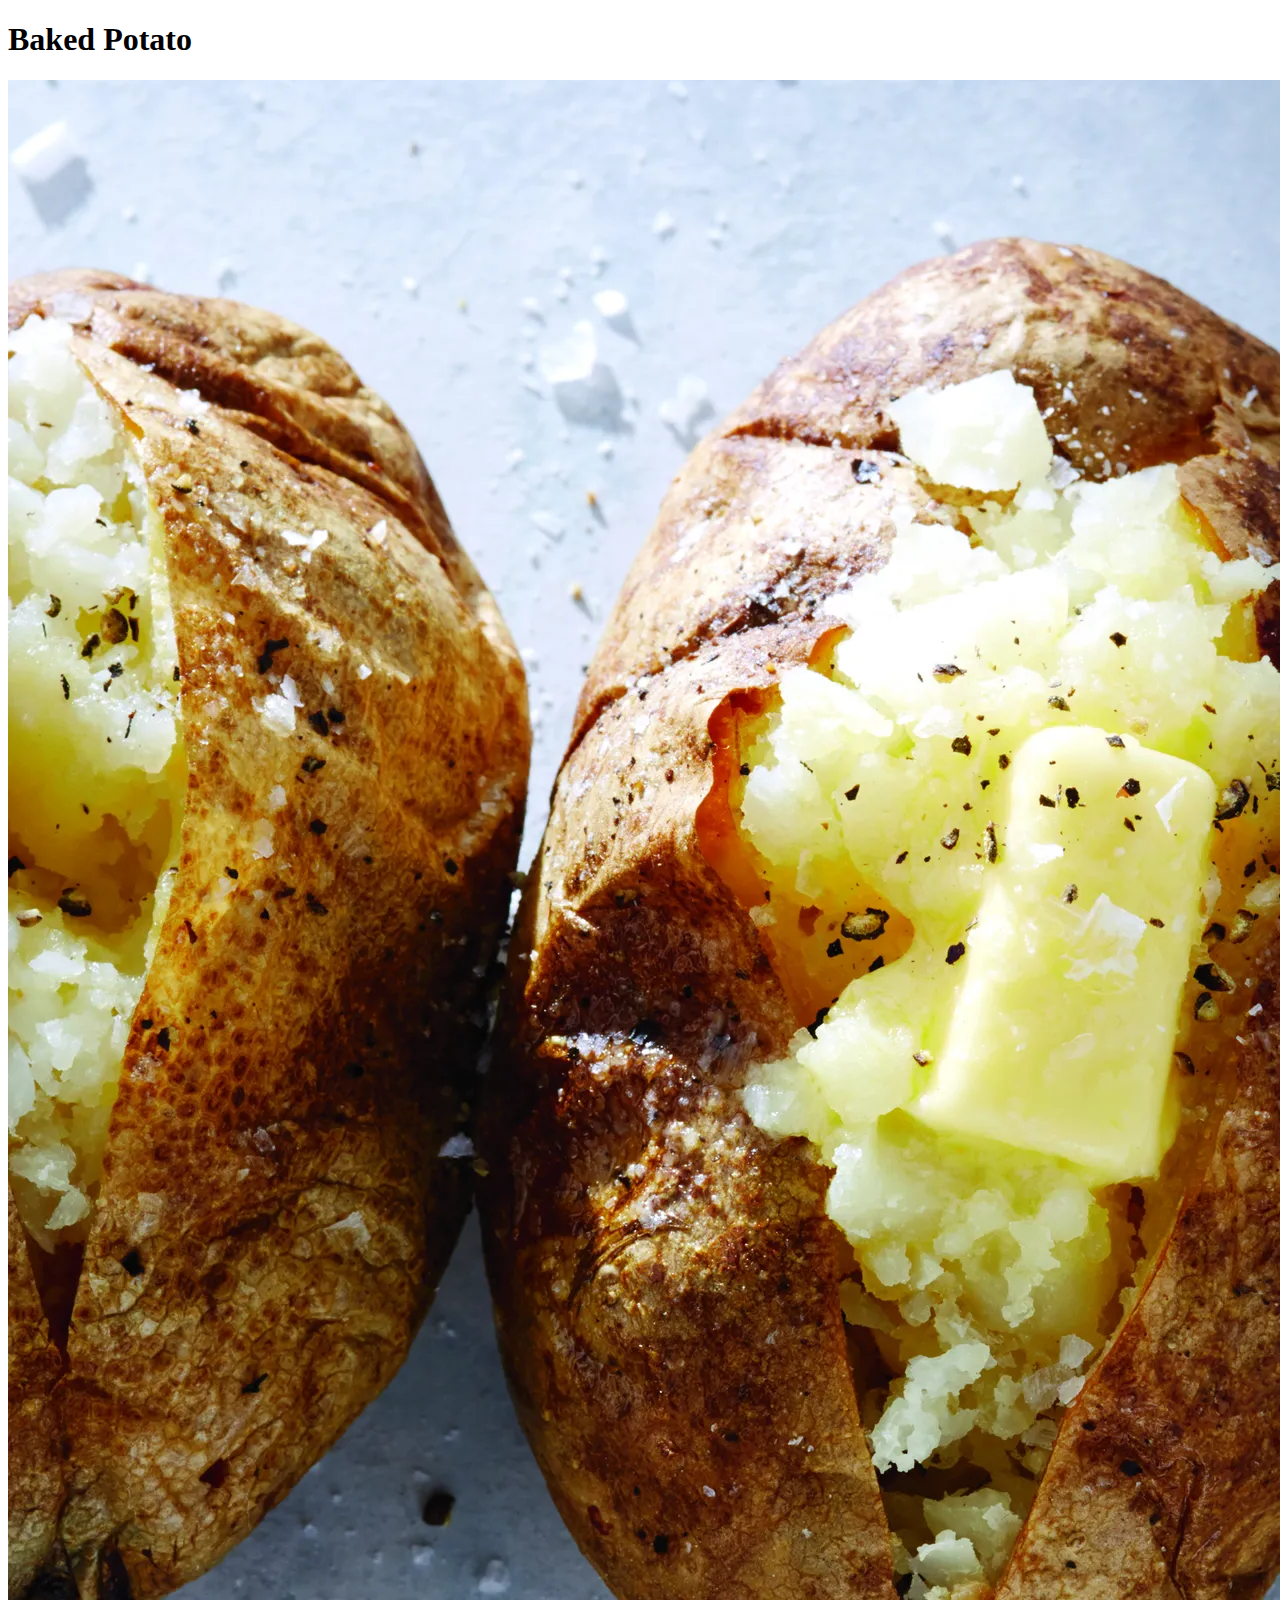
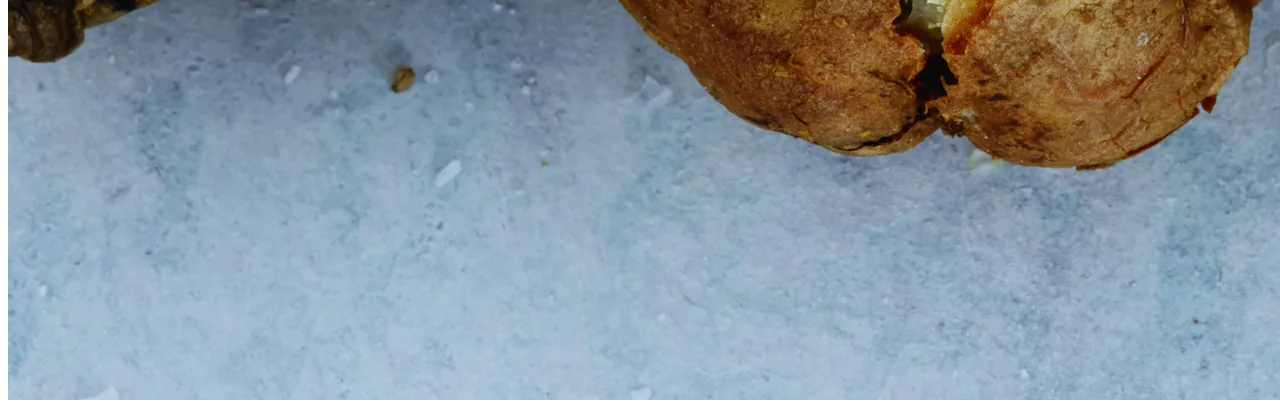
==== recipes/bakedpotato.html @ 46fef546 "Add bakedpotato.html and potato.jpg. Updated index.html to link to baked potato" ====
<!DOCTYPE html>
<html lang="en">
<head>
    <meta charset="UTF-8">
    <meta http-equiv="X-UA-Compatible" content="IE=edge">
    <meta name="viewport" content="width=device-width, initial-scale=1.0">
    <title>Baked Potato</title>
</head>
<body>
    <h1>Baked Potato</h1>
    <img src="../img/potato.jpg" alt="A baked potato with butter and black pepper">
</body>
</html>
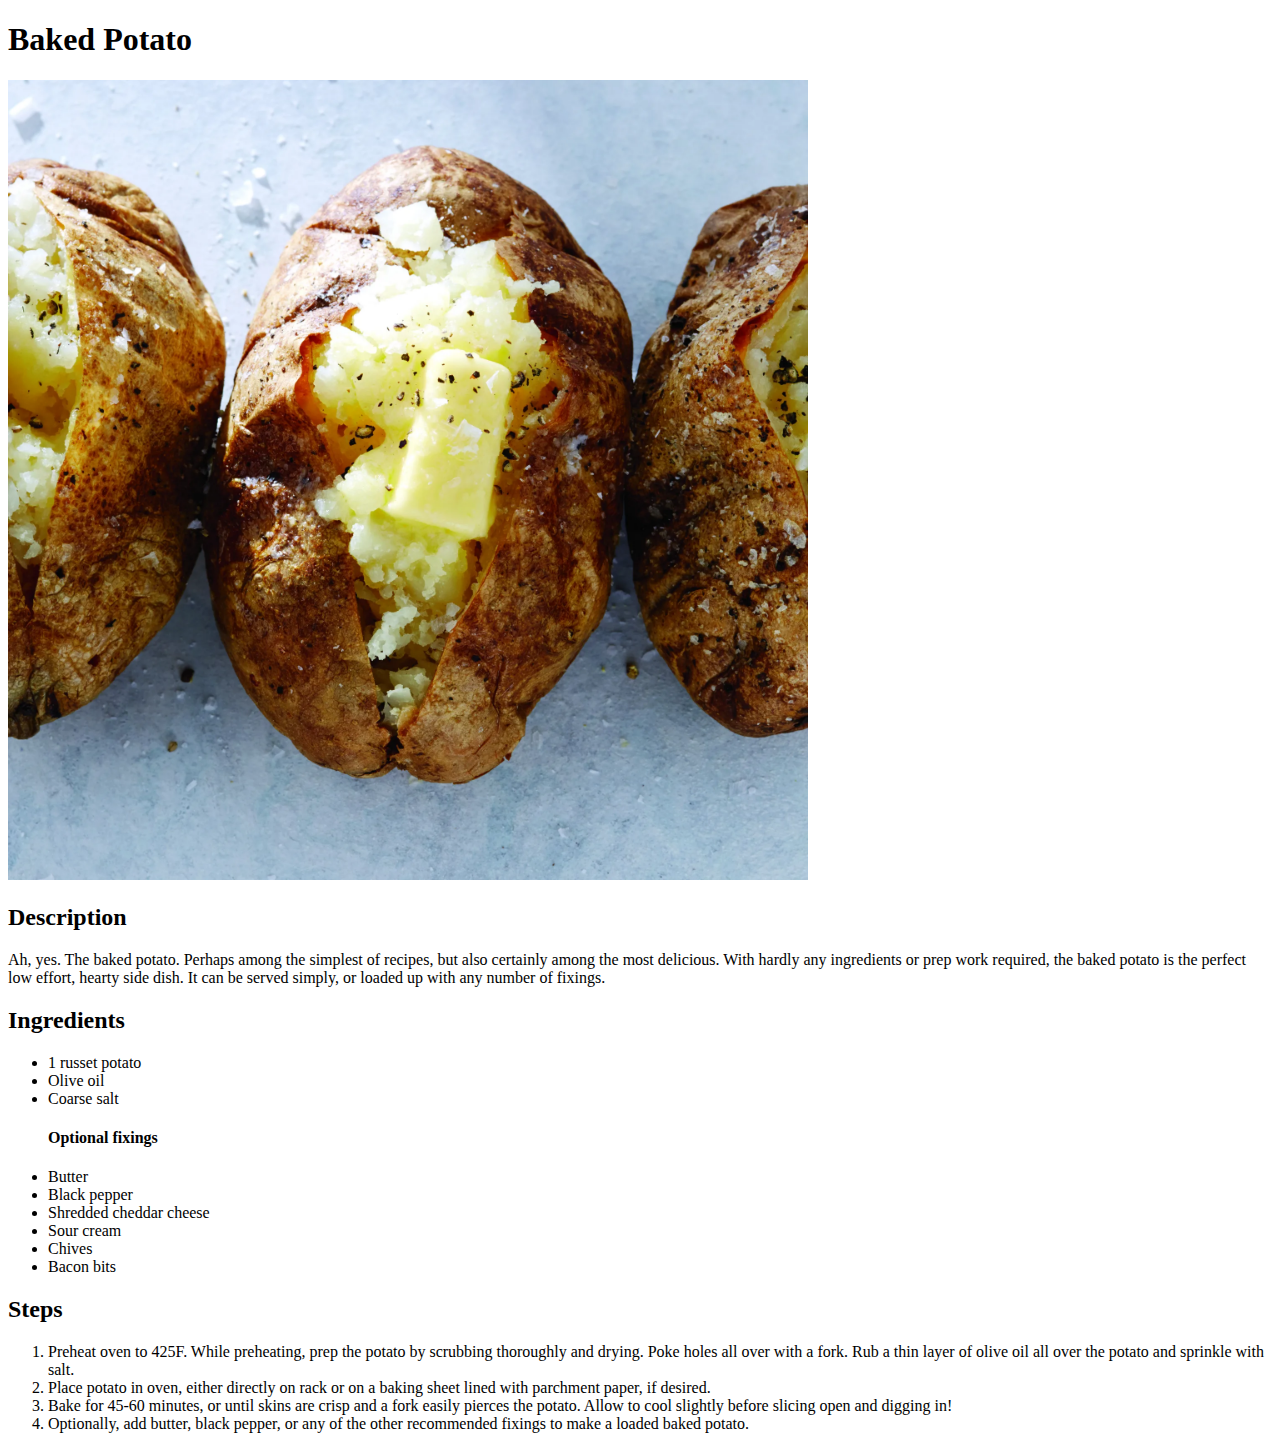
==== commit 12121bc0: "Completed bakedpotato.html" ====
--- a/recipes/bakedpotato.html
+++ b/recipes/bakedpotato.html
@@ -8,6 +8,39 @@
 </head>
 <body>
     <h1>Baked Potato</h1>
-    <img src="../img/potato.jpg" alt="A baked potato with butter and black pepper">
+    <img src="../img/potato.jpg" width = 800 alt="A baked potato with butter and black pepper">
+    <h2>Description</h2>
+    <p>Ah, yes. The baked potato. Perhaps among the simplest of recipes, but also certainly among the most delicious.
+        With hardly any ingredients or prep work required, the baked potato is the perfect low effort, hearty side dish.
+        It can be served simply, or loaded up with any number of fixings. 
+    </p>
+    <h2>Ingredients</h2>
+    <ul>
+        <li>1 russet potato</li>
+        <li>Olive oil</li>
+        <li>Coarse salt</li>
+        <h4>Optional fixings</h4>
+        <li>Butter</li>
+        <li>Black pepper</li>
+        <li>Shredded cheddar cheese</li>
+        <li>Sour cream</li>
+        <li>Chives</li>
+        <li>Bacon bits</li>
+    </ul>
+    <h2>Steps</h2>
+    <ol>
+        <li>
+            Preheat oven to 425F. While preheating, prep the potato by scrubbing thoroughly and drying. Poke holes
+            all over with a fork. Rub a thin layer of olive oil all over the potato and sprinkle with salt.
+        </li>
+        <li>
+            Place potato in oven, either directly on rack or on a baking sheet lined with parchment paper, if desired. 
+        </li>
+        <li>
+            Bake for 45-60 minutes, or until skins are crisp and a fork easily pierces the potato. Allow to cool slightly 
+            before slicing open and digging in!
+        </li>
+        <li>Optionally, add butter, black pepper, or any of the other recommended fixings to make a loaded baked potato.</li>
+    </ol>
 </body>
 </html>